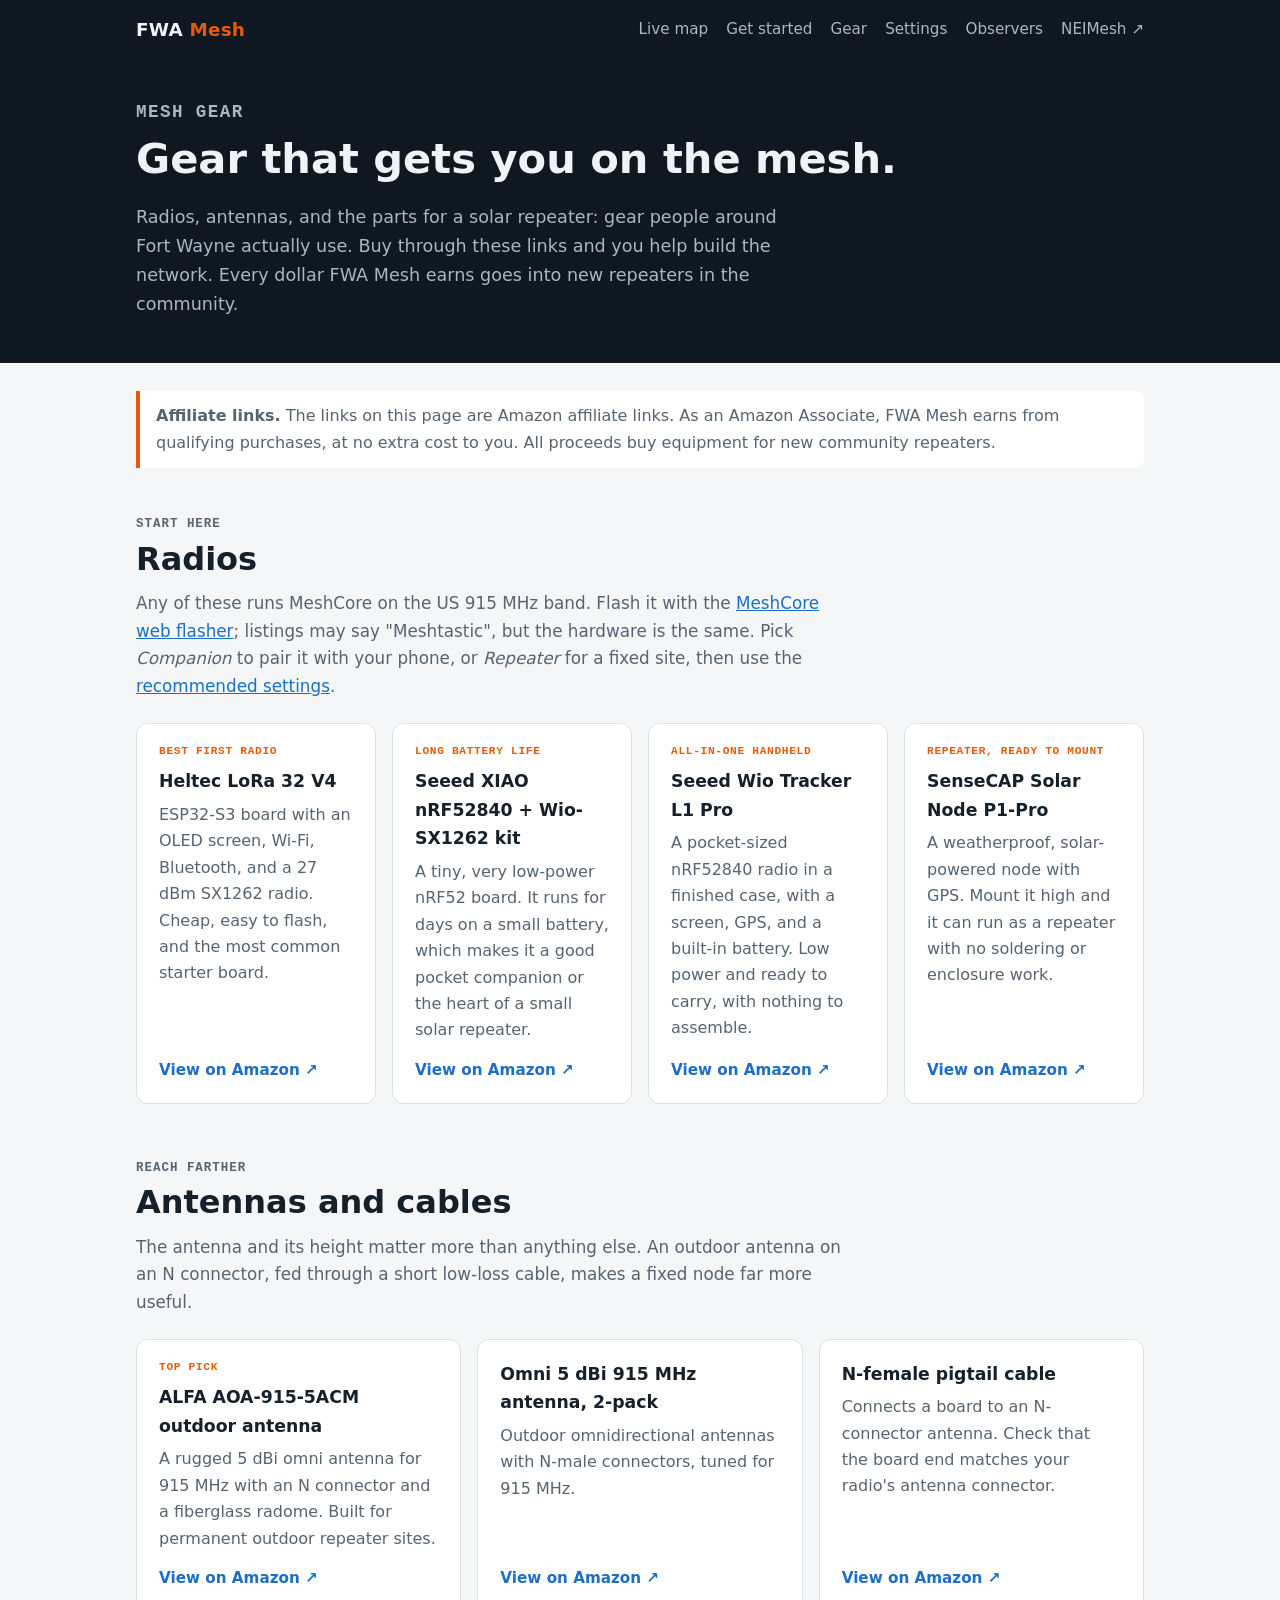
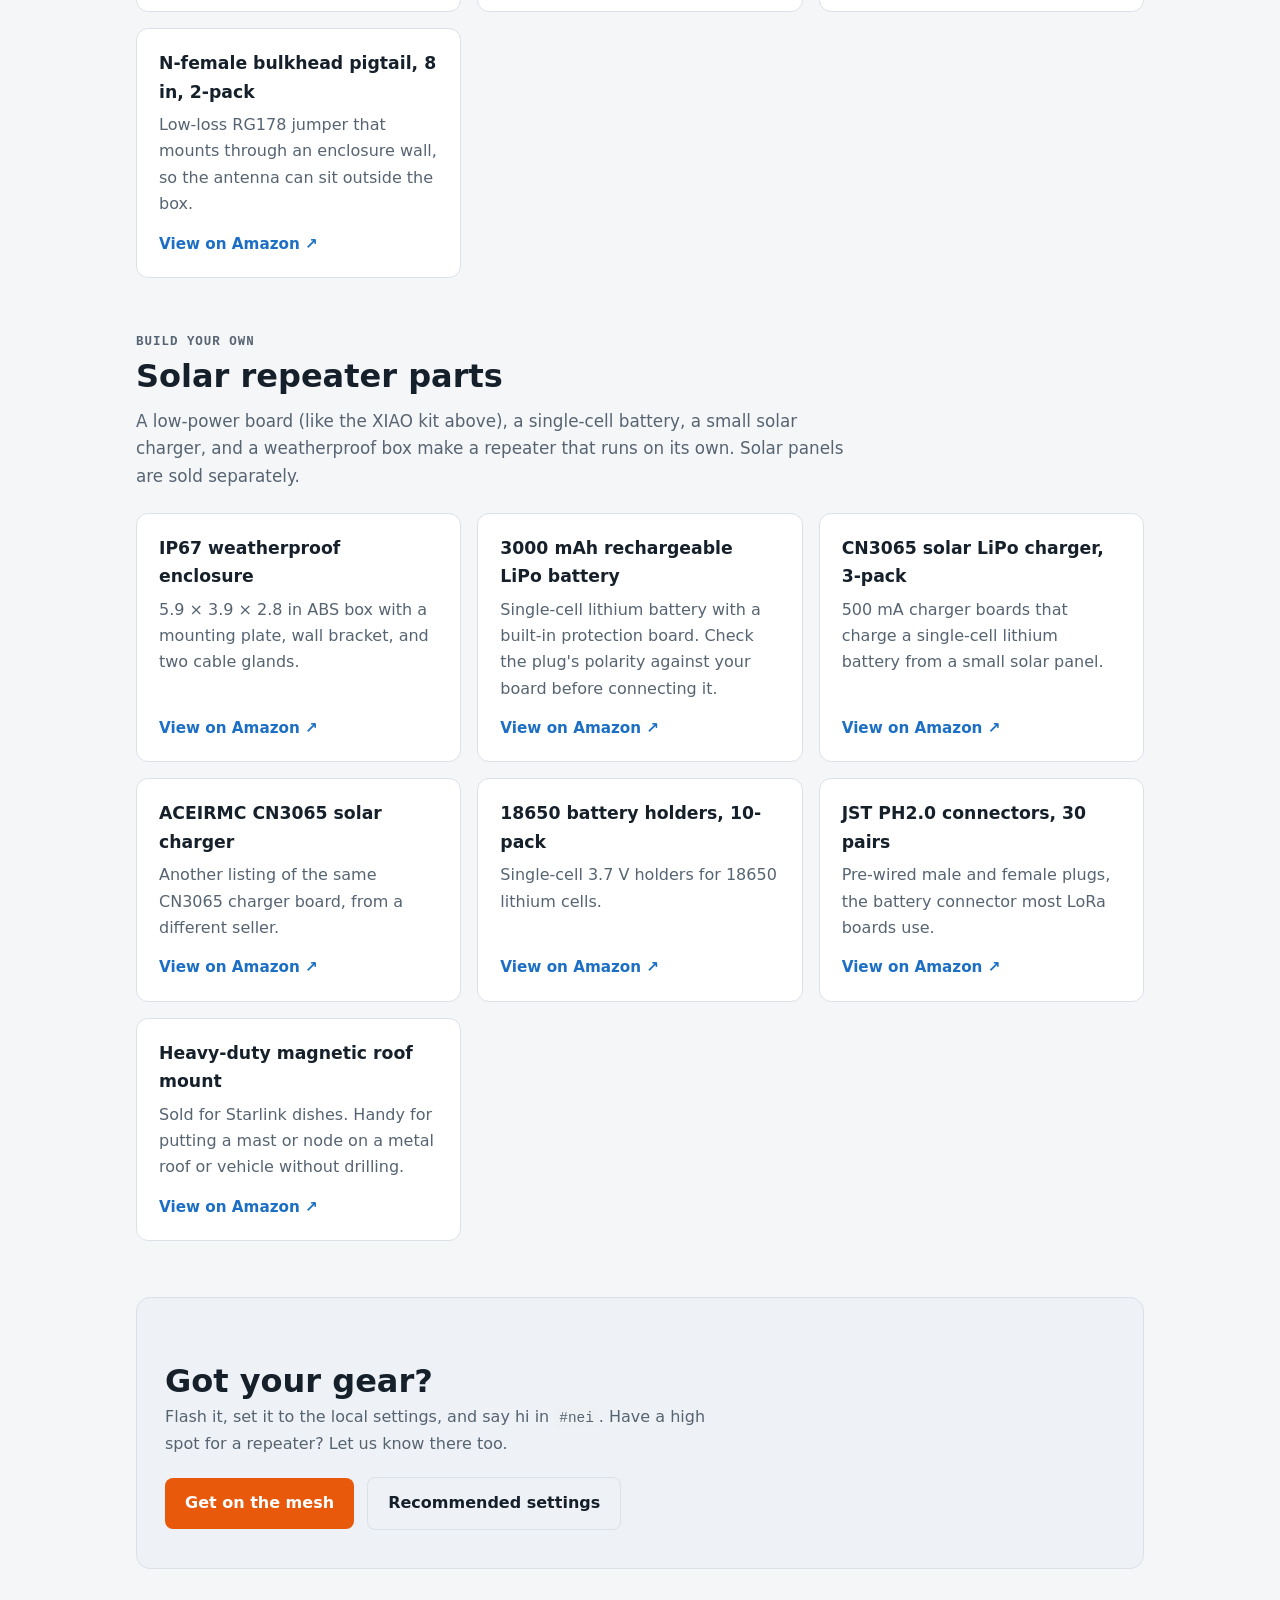
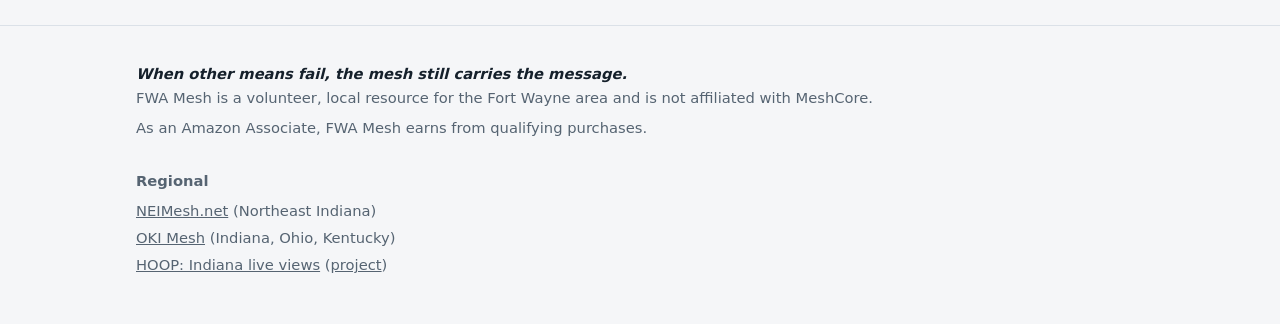
==== landing/gear.html @ 53a94601 "Add mesh gear page with affiliate links - landing/gear.html: radios, antennas and cables, and solar " ====
<!doctype html>
<html lang="en">
<head>
  <meta charset="utf-8">
  <meta name="viewport" content="width=device-width, initial-scale=1">
  <title>Mesh Gear</title>
  <meta name="description" content="Radios, antennas, and solar repeater parts for getting on the Fort Wayne MeshCore mesh. Purchases through these links fund new community repeaters.">
  <link rel="stylesheet" href="style.css">
  <script src="config.js"></script>
</head>
<body>
  <header class="top">
    <div class="wrap">
      <nav>
        <a class="brand" href="./">FWA <span>Mesh</span></a>
        <a data-analyzer="/#/live" href="#">Live map</a>
        <a href="./#get-started">Get started</a>
        <a href="gear.html">Gear</a>
        <a href="./#settings">Settings</a>
        <a href="join.html">Observers</a>
        <a href="https://neimesh.net/">NEIMesh ↗</a>
      </nav>
    </div>
  </header>

  <div class="page-hero">
    <div class="wrap">
      <p class="kicker">Mesh gear</p>
      <h1>Gear that gets you on the mesh.</h1>
      <p>Radios, antennas, and the parts for a solar repeater: gear people around Fort Wayne actually use. Buy through
        these links and you help build the network. Every dollar FWA Mesh earns goes into new repeaters in the
        community.</p>
    </div>
  </div>

  <main class="wrap doc">
    <p class="note disclosure"><strong>Affiliate links.</strong> The links on this page are Amazon affiliate links.
      As an Amazon Associate, FWA Mesh earns from qualifying purchases, at no extra cost to you. All proceeds buy
      equipment for new community repeaters.</p>

    <section class="gear-section">
      <p class="eyebrow">Start here</p>
      <h2>Radios</h2>
      <p class="intro">Any of these runs MeshCore on the US 915 MHz band. Flash it with the
        <a href="https://flasher.meshcore.co.uk/">MeshCore web flasher</a>; listings may say "Meshtastic", but the
        hardware is the same. Pick <em>Companion</em> to pair it with your phone, or <em>Repeater</em> for a fixed
        site, then use the <a href="./#settings">recommended settings</a>.</p>
      <div class="gear-grid radios">
        <a class="gear-card" rel="sponsored noopener" target="_blank" href="https://link.amazon/B0buHOMLl">
          <span class="gear-tag">Best first radio</span>
          <h3>Heltec LoRa 32 V4</h3>
          <p>ESP32-S3 board with an OLED screen, Wi-Fi, Bluetooth, and a 27 dBm SX1262 radio. Cheap, easy to flash, and
            the most common starter board.</p>
          <span class="gear-go">View on Amazon ↗</span>
        </a>
        <a class="gear-card" rel="sponsored noopener" target="_blank" href="https://link.amazon/B00YJ2kSc">
          <span class="gear-tag">Long battery life</span>
          <h3>Seeed XIAO nRF52840 + Wio-SX1262 kit</h3>
          <p>A tiny, very low-power nRF52 board. It runs for days on a small battery, which makes it a good pocket
            companion or the heart of a small solar repeater.</p>
          <span class="gear-go">View on Amazon ↗</span>
        </a>
        <a class="gear-card" rel="sponsored noopener" target="_blank" href="https://link.amazon/B09IRURX2">
          <span class="gear-tag">All-in-one handheld</span>
          <h3>Seeed Wio Tracker L1 Pro</h3>
          <p>A pocket-sized nRF52840 radio in a finished case, with a screen, GPS, and a built-in battery. Low power
            and ready to carry, with nothing to assemble.</p>
          <span class="gear-go">View on Amazon ↗</span>
        </a>
        <a class="gear-card" rel="sponsored noopener" target="_blank" href="https://link.amazon/B0hFkyT6H">
          <span class="gear-tag">Repeater, ready to mount</span>
          <h3>SenseCAP Solar Node P1-Pro</h3>
          <p>A weatherproof, solar-powered node with GPS. Mount it high and it can run as a repeater with no
            soldering or enclosure work.</p>
          <span class="gear-go">View on Amazon ↗</span>
        </a>
      </div>
    </section>

    <section class="gear-section">
      <p class="eyebrow">Reach farther</p>
      <h2>Antennas and cables</h2>
      <p class="intro">The antenna and its height matter more than anything else. An outdoor antenna on an N connector,
        fed through a short low-loss cable, makes a fixed node far more useful.</p>
      <div class="gear-grid">
        <a class="gear-card" rel="sponsored noopener" target="_blank" href="https://link.amazon/B06QqUMrH">
          <span class="gear-tag">Top pick</span>
          <h3>ALFA AOA-915-5ACM outdoor antenna</h3>
          <p>A rugged 5 dBi omni antenna for 915 MHz with an N connector and a fiberglass radome. Built for permanent
            outdoor repeater sites.</p>
          <span class="gear-go">View on Amazon ↗</span>
        </a>
        <a class="gear-card" rel="sponsored noopener" target="_blank" href="https://link.amazon/B0hcKOkw4">
          <h3>Omni 5 dBi 915 MHz antenna, 2-pack</h3>
          <p>Outdoor omnidirectional antennas with N-male connectors, tuned for 915 MHz.</p>
          <span class="gear-go">View on Amazon ↗</span>
        </a>
        <a class="gear-card" rel="sponsored noopener" target="_blank" href="https://link.amazon/B063KdM0m">
          <h3>N-female pigtail cable</h3>
          <p>Connects a board to an N-connector antenna. Check that the board end matches your radio's
            antenna connector.</p>
          <span class="gear-go">View on Amazon ↗</span>
        </a>
        <a class="gear-card" rel="sponsored noopener" target="_blank" href="https://link.amazon/B0baiynty">
          <h3>N-female bulkhead pigtail, 8 in, 2-pack</h3>
          <p>Low-loss RG178 jumper that mounts through an enclosure wall, so the antenna can sit outside the box.</p>
          <span class="gear-go">View on Amazon ↗</span>
        </a>
      </div>
    </section>

    <section class="gear-section">
      <p class="eyebrow">Build your own</p>
      <h2>Solar repeater parts</h2>
      <p class="intro">A low-power board (like the XIAO kit above), a single-cell battery, a small solar charger, and a
        weatherproof box make a repeater that runs on its own. Solar panels are sold separately.</p>
      <div class="gear-grid">
        <a class="gear-card" rel="sponsored noopener" target="_blank" href="https://link.amazon/B0hwA429J">
          <h3>IP67 weatherproof enclosure</h3>
          <p>5.9 × 3.9 × 2.8 in ABS box with a mounting plate, wall bracket, and two cable glands.</p>
          <span class="gear-go">View on Amazon ↗</span>
        </a>
        <a class="gear-card" rel="sponsored noopener" target="_blank" href="https://amzn.to/4iSstXe">
          <h3>3000 mAh rechargeable LiPo battery</h3>
          <p>Single-cell lithium battery with a built-in protection board. Check the plug's polarity against your board
            before connecting it.</p>
          <span class="gear-go">View on Amazon ↗</span>
        </a>
        <a class="gear-card" rel="sponsored noopener" target="_blank" href="https://link.amazon/B09gzzuZY">
          <h3>CN3065 solar LiPo charger, 3-pack</h3>
          <p>500 mA charger boards that charge a single-cell lithium battery from a small solar panel.</p>
          <span class="gear-go">View on Amazon ↗</span>
        </a>
        <a class="gear-card" rel="sponsored noopener" target="_blank" href="https://link.amazon/B0fAMikD5">
          <h3>ACEIRMC CN3065 solar charger</h3>
          <p>Another listing of the same CN3065 charger board, from a different seller.</p>
          <span class="gear-go">View on Amazon ↗</span>
        </a>
        <a class="gear-card" rel="sponsored noopener" target="_blank" href="https://link.amazon/B0cDdkXPb">
          <h3>18650 battery holders, 10-pack</h3>
          <p>Single-cell 3.7 V holders for 18650 lithium cells.</p>
          <span class="gear-go">View on Amazon ↗</span>
        </a>
        <a class="gear-card" rel="sponsored noopener" target="_blank" href="https://link.amazon/B0bZzJtQd">
          <h3>JST PH2.0 connectors, 30 pairs</h3>
          <p>Pre-wired male and female plugs, the battery connector most LoRa boards use.</p>
          <span class="gear-go">View on Amazon ↗</span>
        </a>
        <a class="gear-card" rel="sponsored noopener" target="_blank" href="https://link.amazon/B031F4d15">
          <h3>Heavy-duty magnetic roof mount</h3>
          <p>Sold for Starlink dishes. Handy for putting a mast or node on a metal roof or vehicle without drilling.</p>
          <span class="gear-go">View on Amazon ↗</span>
        </a>
      </div>
    </section>

    <div class="band">
      <div>
        <h2>Got your gear?</h2>
        <p>Flash it, set it to the local settings, and say hi in <code>#nei</code>. Have a high spot for a repeater?
          Let us know there too.</p>
      </div>
      <div>
        <a class="btn primary" href="./#get-started">Get on the mesh</a>
        <a class="btn ghost" href="./#settings">Recommended settings</a>
      </div>
    </div>
  </main>

  <footer>
    <div class="wrap cols">
      <div>
        <div class="motto">When other means fail, the mesh still carries the message.</div>
        <div>FWA Mesh is a volunteer, local resource for the Fort Wayne area and is not affiliated with MeshCore.</div>
        <div style="margin-top:6px">As an Amazon Associate, FWA Mesh earns from qualifying purchases.</div>
      </div>
      <div>
        <strong>Regional</strong>
        <ul>
          <li><a href="https://neimesh.net/">NEIMesh.net</a> (Northeast Indiana)</li>
          <li><a href="https://okimesh.org/">OKI Mesh</a> (Indiana, Ohio, Kentucky)</li>
          <li><a href="https://mutiny19.github.io/hoop/live/">HOOP: Indiana live views</a> (<a href="https://github.com/mutiny19/hoop">project</a>)</li>
        </ul>
      </div>
    </div>
  </footer>
</body>
</html>
---- landing/style.css ----
:root {
  --bg: #f5f6f8; --surface: #ffffff; --surface-2: #eef1f5; --text: #15202b; --muted: #566472;
  --accent: #e8590c; --accent-ink: #ffffff; --link: #1c6fc4; --border: #dbe1e8; --code-bg: #eef1f4;
  --hero-bg: #0f1720; --hero-text: #eef3f8; --hero-muted: #a9b7c4;
  --ring-fwa: #e8590c; --ring-nei: #1c6fc4; --ring-oki: #2f9e44;
}
@media (prefers-color-scheme: dark) {
  :root {
    --bg: #0d1117; --surface: #151b23; --surface-2: #1b232d; --text: #e6ebf0; --muted: #9aa7b4;
    --accent: #ff7a2e; --accent-ink: #111; --link: #5aaeff; --border: #26303b; --code-bg: #1d252f;
    --hero-bg: #0a0f15; --hero-text: #eef3f8; --hero-muted: #a9b7c4;
    --ring-fwa: #ff7a2e; --ring-nei: #5aaeff; --ring-oki: #51cf66;
  }
}
* { box-sizing: border-box; }
[hidden] { display: none !important; }
html { scroll-behavior: smooth; }
body {
  margin: 0; background: var(--bg); color: var(--text);
  font: 16px/1.65 system-ui, -apple-system, "Segoe UI", Roboto, sans-serif;
}
a { color: var(--link); }
.wrap { max-width: 1040px; margin: 0 auto; padding: 0 16px; }

/* Nav */
header.top { background: var(--hero-bg); color: var(--hero-text); }
nav { display: flex; align-items: center; gap: 18px; min-height: 60px; flex-wrap: wrap; }
nav .brand { font-weight: 800; font-size: 1.15rem; color: var(--hero-text); text-decoration: none; margin-right: auto; letter-spacing: .2px; }
nav .brand span { color: var(--accent); }
nav a { color: var(--hero-muted); text-decoration: none; font-size: .95rem; }
nav a:hover { color: var(--hero-text); }

/* Hero */
.hero { background: var(--hero-bg); color: var(--hero-text); padding: 48px 0 56px; }
.kicker { font: 600 .8rem/1.4 ui-monospace, SFMono-Regular, Menlo, Consolas, monospace; letter-spacing: .08em; text-transform: uppercase; color: var(--accent); margin: 0 0 14px; }
.hero h1 { font-size: clamp(2.1rem, 5.5vw, 3.4rem); line-height: 1.08; margin: 0 0 16px; max-width: 760px; }
.hero p.lead { font-size: 1.15rem; color: var(--hero-muted); max-width: 680px; margin: 0 0 26px; }
.hero p.lead strong { color: var(--hero-text); }
.btn { display: inline-block; padding: 12px 20px; border-radius: 8px; font-weight: 650; text-decoration: none; margin: 0 8px 10px 0; }
.btn.primary { background: var(--accent); color: var(--accent-ink); }
.btn.ghost { border: 1px solid #3a4756; color: var(--hero-text); }
.btn.ghost:hover { border-color: var(--hero-muted); }
.stats { display: grid; grid-template-columns: repeat(4, 1fr); gap: 1px; background: #26313d; border: 1px solid #26313d; border-radius: 10px; overflow: hidden; margin-top: 34px; max-width: 720px; }
.stats div { background: #121b25; padding: 14px 16px; }
.stats b { display: block; font-size: 1.5rem; font-variant-numeric: tabular-nums; }
.stats span { font-size: .78rem; color: var(--hero-muted); text-transform: uppercase; letter-spacing: .06em; }
.stats-note { font-size: .8rem; color: var(--hero-muted); margin-top: 8px; }
@media (max-width: 560px) { .stats { grid-template-columns: repeat(2, 1fr); } }

/* Sections */
section { padding: 48px 0 8px; }
.eyebrow { font: 600 .78rem/1.4 ui-monospace, SFMono-Regular, Menlo, Consolas, monospace; letter-spacing: .08em; text-transform: uppercase; color: var(--muted); margin: 0 0 6px; }
h2 { font-size: clamp(1.5rem, 3.2vw, 2rem); line-height: 1.2; margin: 0 0 12px; }
h3 { margin: 0 0 6px; font-size: 1.08rem; }
p.intro { color: var(--muted); max-width: 720px; margin: 0 0 22px; font-size: 1.05rem; }

.grid { display: grid; grid-template-columns: repeat(auto-fit, minmax(240px, 1fr)); gap: 16px; }
.card { background: var(--surface); border: 1px solid var(--border); border-radius: 12px; padding: 22px; }
.card p { margin: 0 0 10px; color: var(--muted); }
.card .more { font-weight: 600; text-decoration: none; }

/* Where we fit: nested rings */
.fit { display: grid; grid-template-columns: minmax(260px, 380px) 1fr; gap: 28px; align-items: center; }
@media (max-width: 760px) { .fit { grid-template-columns: 1fr; } }
.rings { position: relative; aspect-ratio: 1; max-width: 380px; width: 100%; margin: 0 auto; }
.ring { position: absolute; border-radius: 50%; border: 2px solid; display: flex; justify-content: center; }
.ring span { font: 700 .78rem/1.2 ui-monospace, SFMono-Regular, Menlo, Consolas, monospace; letter-spacing: .05em; text-transform: uppercase; margin-top: 7%; text-align: center; }
.ring.oki { inset: 0; border-color: var(--ring-oki); background: color-mix(in srgb, var(--ring-oki) 7%, transparent); }
.ring.oki span { color: var(--ring-oki); }
.ring.nei { inset: 22%; border-color: var(--ring-nei); background: color-mix(in srgb, var(--ring-nei) 9%, transparent); }
.ring.nei span { color: var(--ring-nei); margin-top: 10%; }
.ring.fwa { inset: 40%; border-color: var(--ring-fwa); background: color-mix(in srgb, var(--ring-fwa) 18%, transparent); align-items: center; }
.ring.fwa span { color: var(--ring-fwa); margin: 0; }
.tiers { display: grid; gap: 14px; }
.tier { background: var(--surface); border: 1px solid var(--border); border-left: 5px solid; border-radius: 10px; padding: 16px 18px; }
.tier p { margin: 0; color: var(--muted); }
.tier.fwa { border-left-color: var(--ring-fwa); }
.tier.nei { border-left-color: var(--ring-nei); }
.tier.oki { border-left-color: var(--ring-oki); }
.tier .scope { font-size: .8rem; color: var(--muted); font-family: ui-monospace, SFMono-Regular, Menlo, Consolas, monospace; }

/* Steps */
.steps { counter-reset: s; }
.steps .card { position: relative; padding-top: 52px; }
.steps .card::before { counter-increment: s; content: counter(s, decimal-leading-zero); position: absolute; top: 18px; left: 22px; font: 700 .9rem ui-monospace, SFMono-Regular, Menlo, Consolas, monospace; color: var(--accent); }

/* Settings */
.settings { display: grid; grid-template-columns: repeat(auto-fit, minmax(300px, 1fr)); gap: 16px; }
table { border-collapse: collapse; width: 100%; }
th, td { text-align: left; padding: 8px 0; border-bottom: 1px solid var(--border); vertical-align: top; }
th { color: var(--muted); font-weight: 600; width: 46%; padding-right: 12px; }
tr:last-child th, tr:last-child td { border-bottom: 0; }
code, pre { font-family: ui-monospace, SFMono-Regular, Menlo, Consolas, monospace; font-size: .9em; }
code { background: var(--code-bg); padding: 2px 5px; border-radius: 4px; }
pre { background: var(--code-bg); padding: 12px 14px; border-radius: 8px; overflow-x: auto; border: 1px solid var(--border); margin: 8px 0 0; }
pre code { background: none; padding: 0; }
.chans { list-style: none; padding: 0; margin: 0; }
.chans li { padding: 7px 0; border-bottom: 1px solid var(--border); color: var(--muted); }
.chans li:last-child { border-bottom: 0; }
.chans code { color: var(--text); font-weight: 600; }
.note { border-left: 4px solid var(--accent); background: var(--surface); padding: 12px 16px; border-radius: 0 8px 8px 0; color: var(--muted); margin: 18px 0 0; }

/* Join CTA band */
.band { background: var(--surface-2); border: 1px solid var(--border); border-radius: 14px; padding: 28px; display: flex; gap: 20px; align-items: center; justify-content: space-between; flex-wrap: wrap; margin-top: 48px; }
.band h2 { margin: 0 0 4px; }
.band p { margin: 0; color: var(--muted); max-width: 560px; }
.band .btn.ghost { color: var(--text); border-color: var(--border); }

/* Simple page hero for sub-pages */
.page-hero { background: var(--hero-bg); color: var(--hero-text); padding: 40px 0 44px; }
.page-hero h1 { font-size: clamp(1.9rem, 4.5vw, 2.6rem); margin: 0 0 10px; }
.page-hero p { color: var(--hero-muted); max-width: 680px; margin: 0; font-size: 1.1rem; }
main.doc h2 { margin-top: 36px; }
main.doc ol li, main.doc ul li { margin-bottom: 8px; }
main.doc table { background: var(--surface); border: 1px solid var(--border); border-radius: 8px; }
main.doc th, main.doc td { padding: 9px 14px; }

footer { color: var(--muted); font-size: .92rem; padding: 36px 0 44px; border-top: 1px solid var(--border); margin-top: 56px; }
footer .cols { display: flex; flex-wrap: wrap; gap: 28px; justify-content: space-between; }
footer .motto { font-weight: 700; color: var(--text); font-style: italic; }
footer a { color: var(--muted); }
footer ul { list-style: none; padding: 0; margin: 6px 0 0; }
footer li { margin: 3px 0; }

/* Busiest channels (in the hero, under the live stats) */
.hero-chans { max-width: 1008px; margin-top: 22px; background: #121b25; border: 1px solid #26313d; border-radius: 10px; padding: 16px 18px 12px; }
.hero-chans h2 { font-size: .78rem; text-transform: uppercase; letter-spacing: .06em; color: var(--hero-muted); margin: 0 0 4px; font-weight: 600; }
.hero-chans h2 > span { float: right; text-transform: none; letter-spacing: 0; }
.hero-chans code { background: #1d2733; color: var(--hero-text); }
.hero-chans .stats-note { margin: 10px 0 0; }
.chan-cols { display: grid; grid-template-columns: 1fr 1fr; gap: 10px 32px; }
@media (max-width: 760px) { .chan-cols { grid-template-columns: 1fr; } .chan-cols > div + div { border-top: 1px solid #26313d; padding-top: 12px; } }
.chan-empty { color: var(--hero-muted); font-size: .9rem; }
.chan-empty::before { content: none !important; }
.chan-rank { list-style: none; margin: 0; padding: 0; counter-reset: c; }
.chan-rank li { counter-increment: c; display: grid; grid-template-columns: 1.6em minmax(6em, 9.5em) 1fr; grid-template-areas: "n name bar" "n meta meta"; column-gap: 12px; align-items: center; padding: 8px 0; border-bottom: 1px solid #26313d; }
.chan-rank li:last-child { border-bottom: 0; }
.chan-rank li::before { content: counter(c); grid-area: n; font: 700 .85rem ui-monospace, SFMono-Regular, Menlo, Consolas, monospace; color: var(--accent); }
.chan-name { grid-area: name; font: 700 1rem ui-monospace, SFMono-Regular, Menlo, Consolas, monospace; text-decoration: none; color: var(--hero-text); }
.chan-name:hover { color: var(--accent); }
.chan-new { grid-area: name; justify-self: end; font-size: .68rem; font-weight: 700; text-transform: uppercase; letter-spacing: .05em; background: var(--accent); color: var(--accent-ink); border-radius: 4px; padding: 1px 6px; }
.chan-bar { grid-area: bar; height: 7px; background: #1d2733; border-radius: 4px; overflow: hidden; }
.chan-bar i { display: block; height: 100%; background: var(--accent); border-radius: 4px; }
.chan-meta { grid-area: meta; font-size: .82rem; color: var(--hero-muted); }
.chan-meta b { color: var(--hero-text); font-variant-numeric: tabular-nums; }

/* Gear page */
.disclosure { margin: 28px 0 0; }
main.doc .gear-section h2 { margin-top: 0; }
.gear-grid { display: grid; grid-template-columns: repeat(auto-fill, minmax(280px, 1fr)); gap: 16px; }
.gear-card { display: flex; flex-direction: column; background: var(--surface); border: 1px solid var(--border); border-radius: 12px; padding: 20px 22px; text-decoration: none; color: var(--text); transition: border-color .15s, transform .15s; }
.gear-card:hover { border-color: var(--accent); transform: translateY(-2px); }
.gear-card:focus-visible { outline: 2px solid var(--accent); outline-offset: 2px; }
.gear-card h3 { margin: 0 0 6px; }
.gear-card p { margin: 0 0 14px; color: var(--muted); flex: 1; }
.gear-tag { align-self: flex-start; font: 700 .7rem/1.4 ui-monospace, SFMono-Regular, Menlo, Consolas, monospace; letter-spacing: .06em; text-transform: uppercase; color: var(--accent); margin-bottom: 8px; }
.gear-go { font-weight: 650; color: var(--link); font-size: .95rem; }
.gear-grid.radios { grid-template-columns: repeat(auto-fill, minmax(220px, 1fr)); }
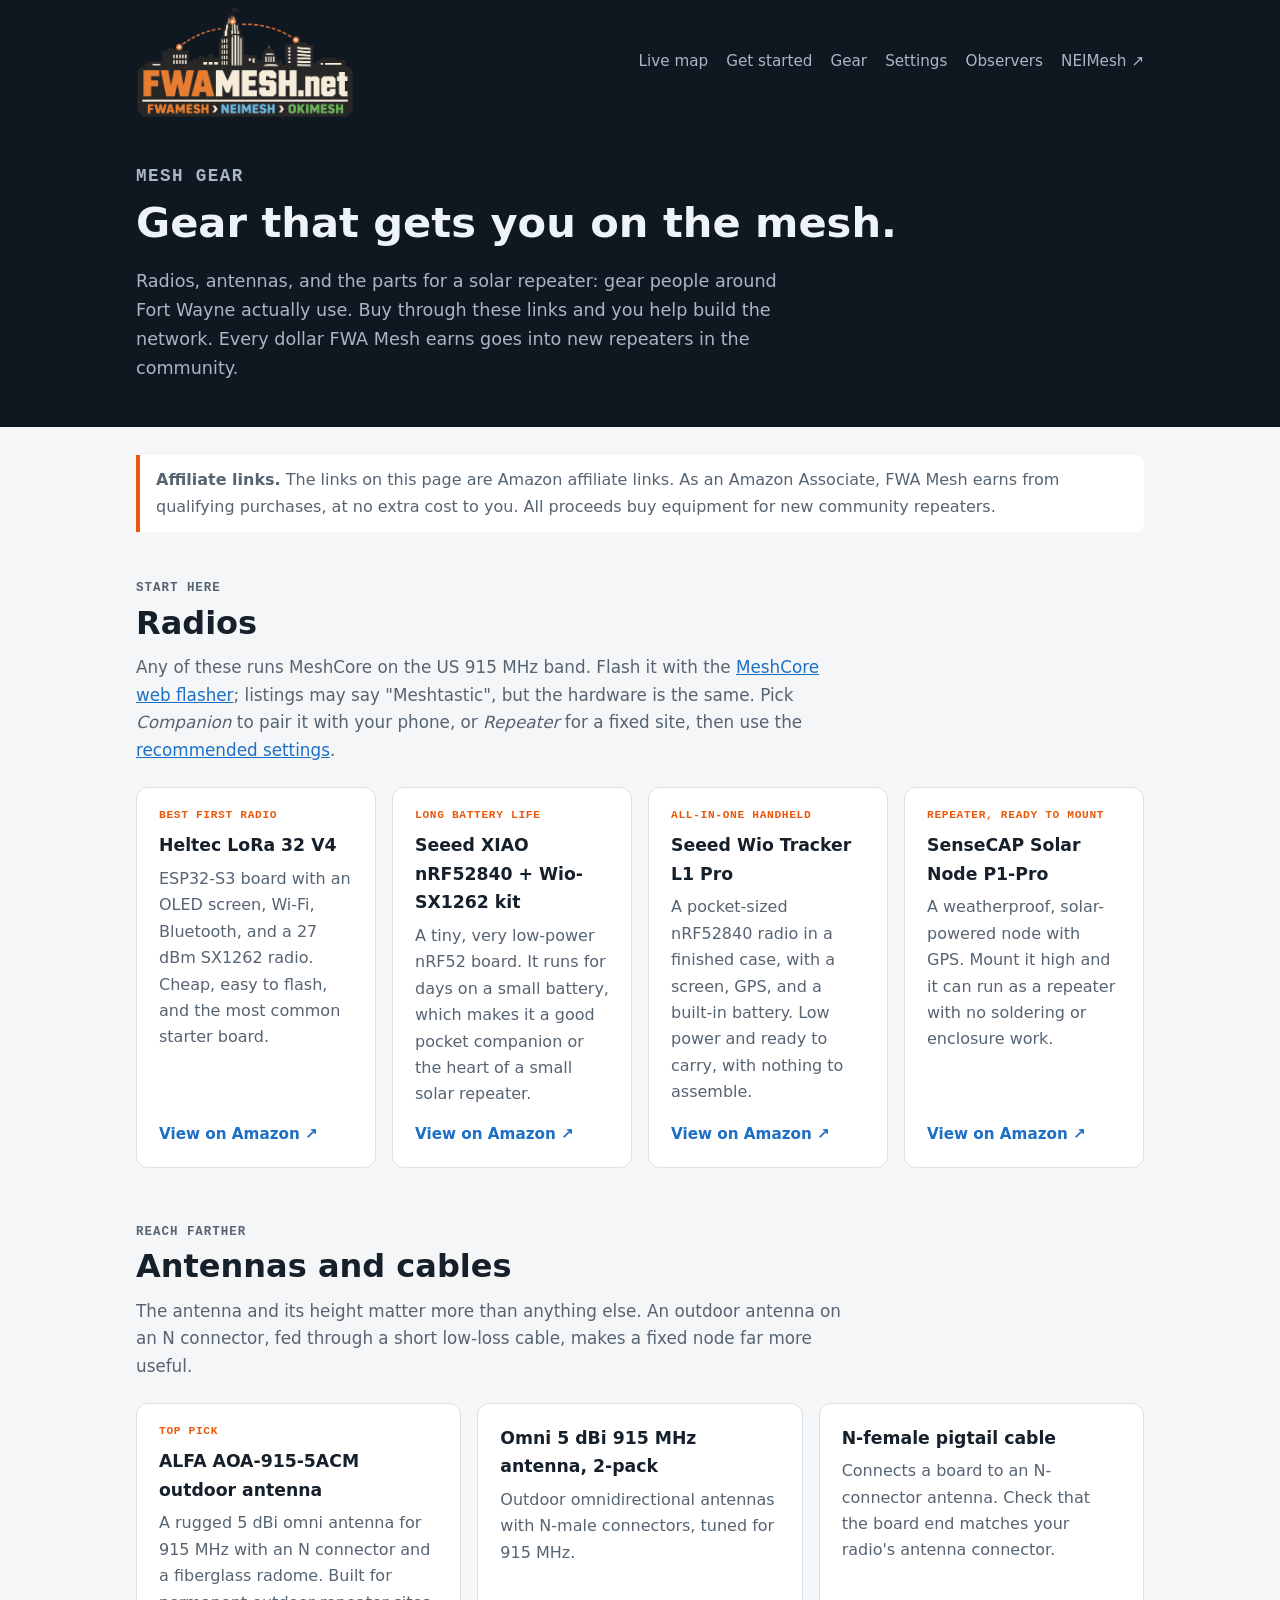
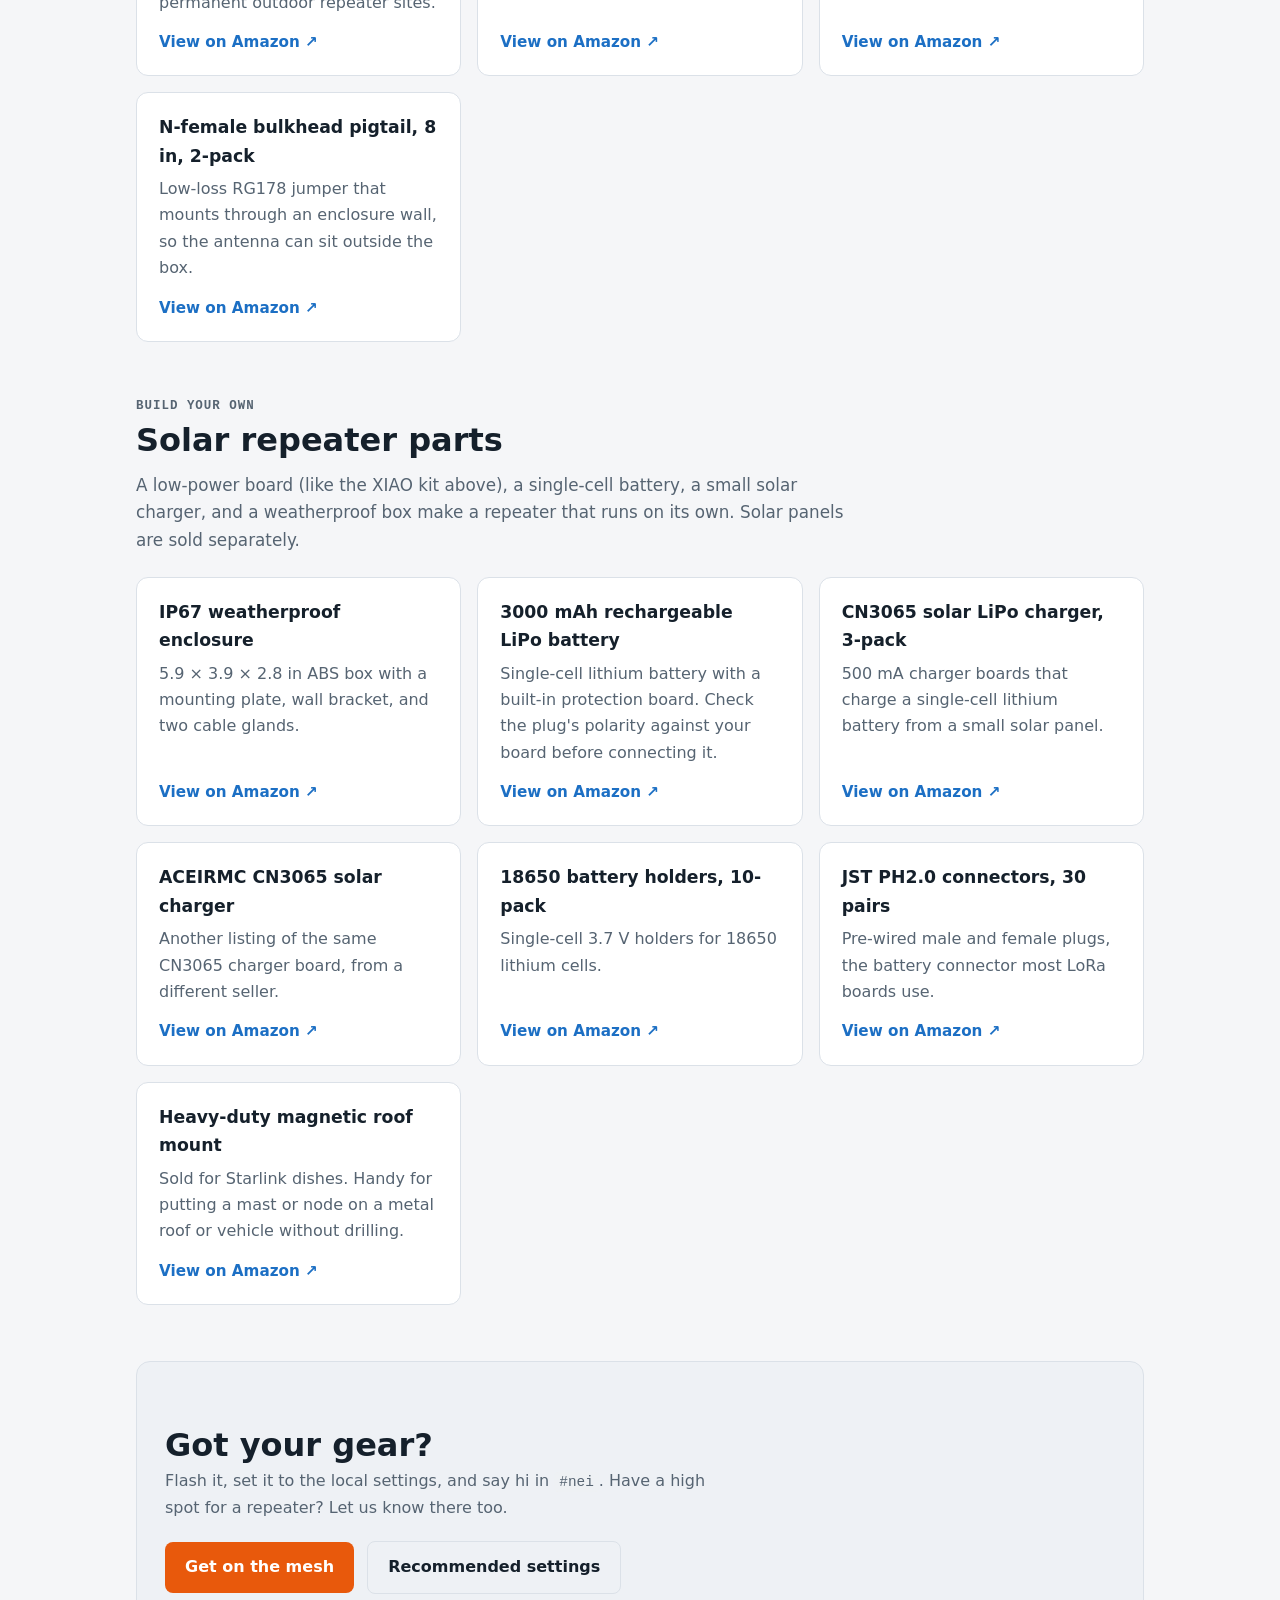
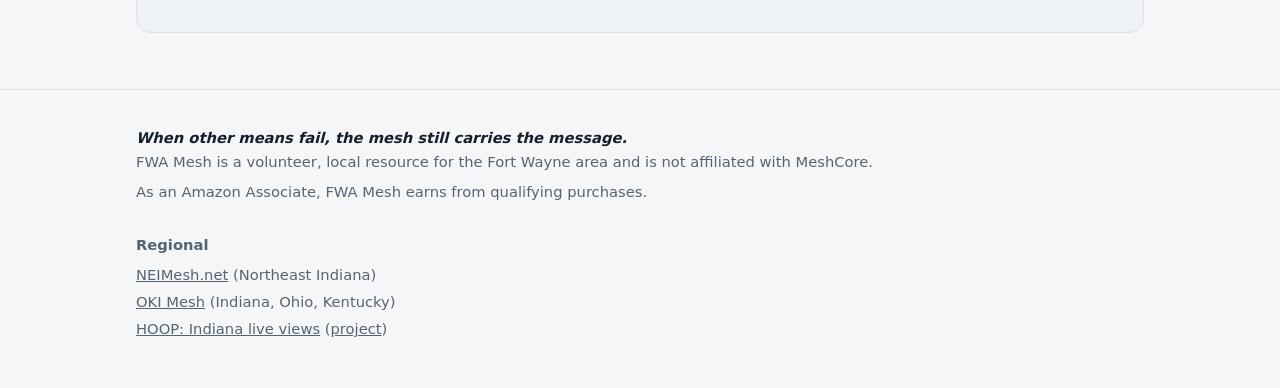
==== commit 05b6215e: "Add logo, Hamfest announcement, and cache headers - FWAMESH.net logo (transparent PNG) in the nav on" ====
--- a/landing/gear.html
+++ b/landing/gear.html
@@ -5,14 +5,27 @@
   <meta name="viewport" content="width=device-width, initial-scale=1">
   <title>Mesh Gear</title>
   <meta name="description" content="Radios, antennas, and solar repeater parts for getting on the Fort Wayne MeshCore mesh. Purchases through these links fund new community repeaters.">
-  <link rel="stylesheet" href="style.css">
+  <link rel="icon" type="image/png" href="img/favicon-32.png">
+  <link rel="apple-touch-icon" href="img/apple-touch-icon.png">
+  <meta property="og:type" content="website">
+  <meta property="og:site_name" content="FWA Mesh">
+  <meta property="og:title" content="Mesh Gear">
+  <meta property="og:description" content="Radios, antennas, and solar repeater parts for getting on the Fort Wayne MeshCore mesh. Purchases through these links fund new community repeaters.">
+  <meta property="og:url" content="https://fwamesh.net/gear.html">
+  <meta property="og:image" content="https://fwamesh.net/img/og-image.png">
+  <meta property="og:image:width" content="1200">
+  <meta property="og:image:height" content="630">
+  <meta property="og:image:alt" content="FWAMESH.net logo: the Fort Wayne skyline linked by mesh nodes, with FWAMESH, NEIMESH, OKIMESH">
+  <meta name="twitter:card" content="summary_large_image">
+  <link rel="stylesheet" href="style.css?v=20261120140321">
   <script src="config.js"></script>
+  <script src="announce.js?v=20261120140303" defer></script>
 </head>
 <body>
   <header class="top">
     <div class="wrap">
       <nav>
-        <a class="brand" href="./">FWA <span>Mesh</span></a>
+        <a class="brand" href="./"><img src="img/fwamesh-logo-960.png" width="218" height="112" alt="FWA Mesh home"></a>
         <a data-analyzer="/#/live" href="#">Live map</a>
         <a href="./#get-started">Get started</a>
         <a href="gear.html">Gear</a>
--- a/landing/style.css
+++ b/landing/style.css
@@ -156,3 +156,37 @@
 .gear-tag { align-self: flex-start; font: 700 .7rem/1.4 ui-monospace, SFMono-Regular, Menlo, Consolas, monospace; letter-spacing: .06em; text-transform: uppercase; color: var(--accent); margin-bottom: 8px; }
 .gear-go { font-weight: 650; color: var(--link); font-size: .95rem; }
 .gear-grid.radios { grid-template-columns: repeat(auto-fill, minmax(220px, 1fr)); }
+
+/* Logo in the nav */
+nav .brand { display: flex; align-items: center; padding: 6px 0; }
+nav .brand img { display: block; height: 112px; width: auto; }
+@media (max-width: 560px) { nav { gap: 6px 18px; padding-bottom: 10px; } nav .brand { flex-basis: 100%; } nav .brand img { height: 88px; } }
+
+/* Event announcement (announce.js) */
+.event-bar { background: var(--accent); color: var(--accent-ink); font-size: .92rem; }
+.event-bar .wrap { display: flex; align-items: center; gap: 10px; padding-top: 7px; padding-bottom: 7px; }
+.event-bar-text { min-width: 0; }
+@media (max-width: 560px) { .event-bar { font-size: .85rem; } .event-bar-venue { display: none; } }
+.event-dot { flex: none; width: 8px; height: 8px; border-radius: 50%; background: currentColor; animation: event-pulse 1.6s ease-in-out infinite; }
+@keyframes event-pulse { 50% { opacity: .3; } }
+.event-bar-btn { margin-left: auto; font: inherit; font-weight: 700; background: none; border: 1px solid currentColor; color: inherit; border-radius: 6px; padding: 3px 12px; cursor: pointer; }
+.event-bar-btn:hover { background: rgba(0,0,0,.12); }
+html.event-open { overflow: hidden; }
+.event-modal { position: fixed; inset: 0; z-index: 1000; display: grid; place-items: center; padding: 16px; }
+.event-backdrop { position: absolute; inset: 0; background: rgba(5, 9, 14, .72); }
+.event-card { position: relative; width: min(560px, 100%); max-height: calc(100vh - 32px); overflow-y: auto; background: var(--hero-bg); color: var(--hero-text); border: 1px solid #26313d; border-top: 4px solid var(--accent); border-radius: 14px; padding: 28px 26px 22px; box-shadow: 0 24px 60px rgba(0,0,0,.45); animation: event-in .2s ease-out; }
+@keyframes event-in { from { transform: translateY(10px); } }
+.event-card h2 { margin: 0 0 10px; padding-right: 28px; }
+.event-card p { color: var(--hero-muted); margin: 0 0 16px; }
+.event-card .kicker { color: var(--accent); margin-bottom: 10px; }
+.event-card a:not(.btn) { color: var(--hero-text); }
+.event-x { position: absolute; top: 12px; right: 14px; font-size: 1.6rem; line-height: 1; background: none; border: 0; color: var(--hero-muted); cursor: pointer; padding: 4px 8px; border-radius: 6px; }
+.event-x:hover { color: var(--hero-text); background: #1d2733; }
+.event-facts { margin: 0 0 20px; display: grid; gap: 10px; background: #121b25; border: 1px solid #26313d; border-radius: 10px; padding: 14px 16px; }
+.event-facts div { display: grid; grid-template-columns: 5.5em 1fr; gap: 10px; }
+.event-facts dt { color: var(--accent); font: 700 .78rem/1.6 ui-monospace, SFMono-Regular, Menlo, Consolas, monospace; text-transform: uppercase; letter-spacing: .06em; }
+.event-facts dd { margin: 0; }
+.event-actions { display: flex; flex-wrap: wrap; }
+.event-actions .btn { font: inherit; font-weight: 650; cursor: pointer; background-color: transparent; }
+.event-actions .btn.primary { background: var(--accent); }
+@media (prefers-reduced-motion: reduce) { .event-dot, .event-card { animation: none; } }
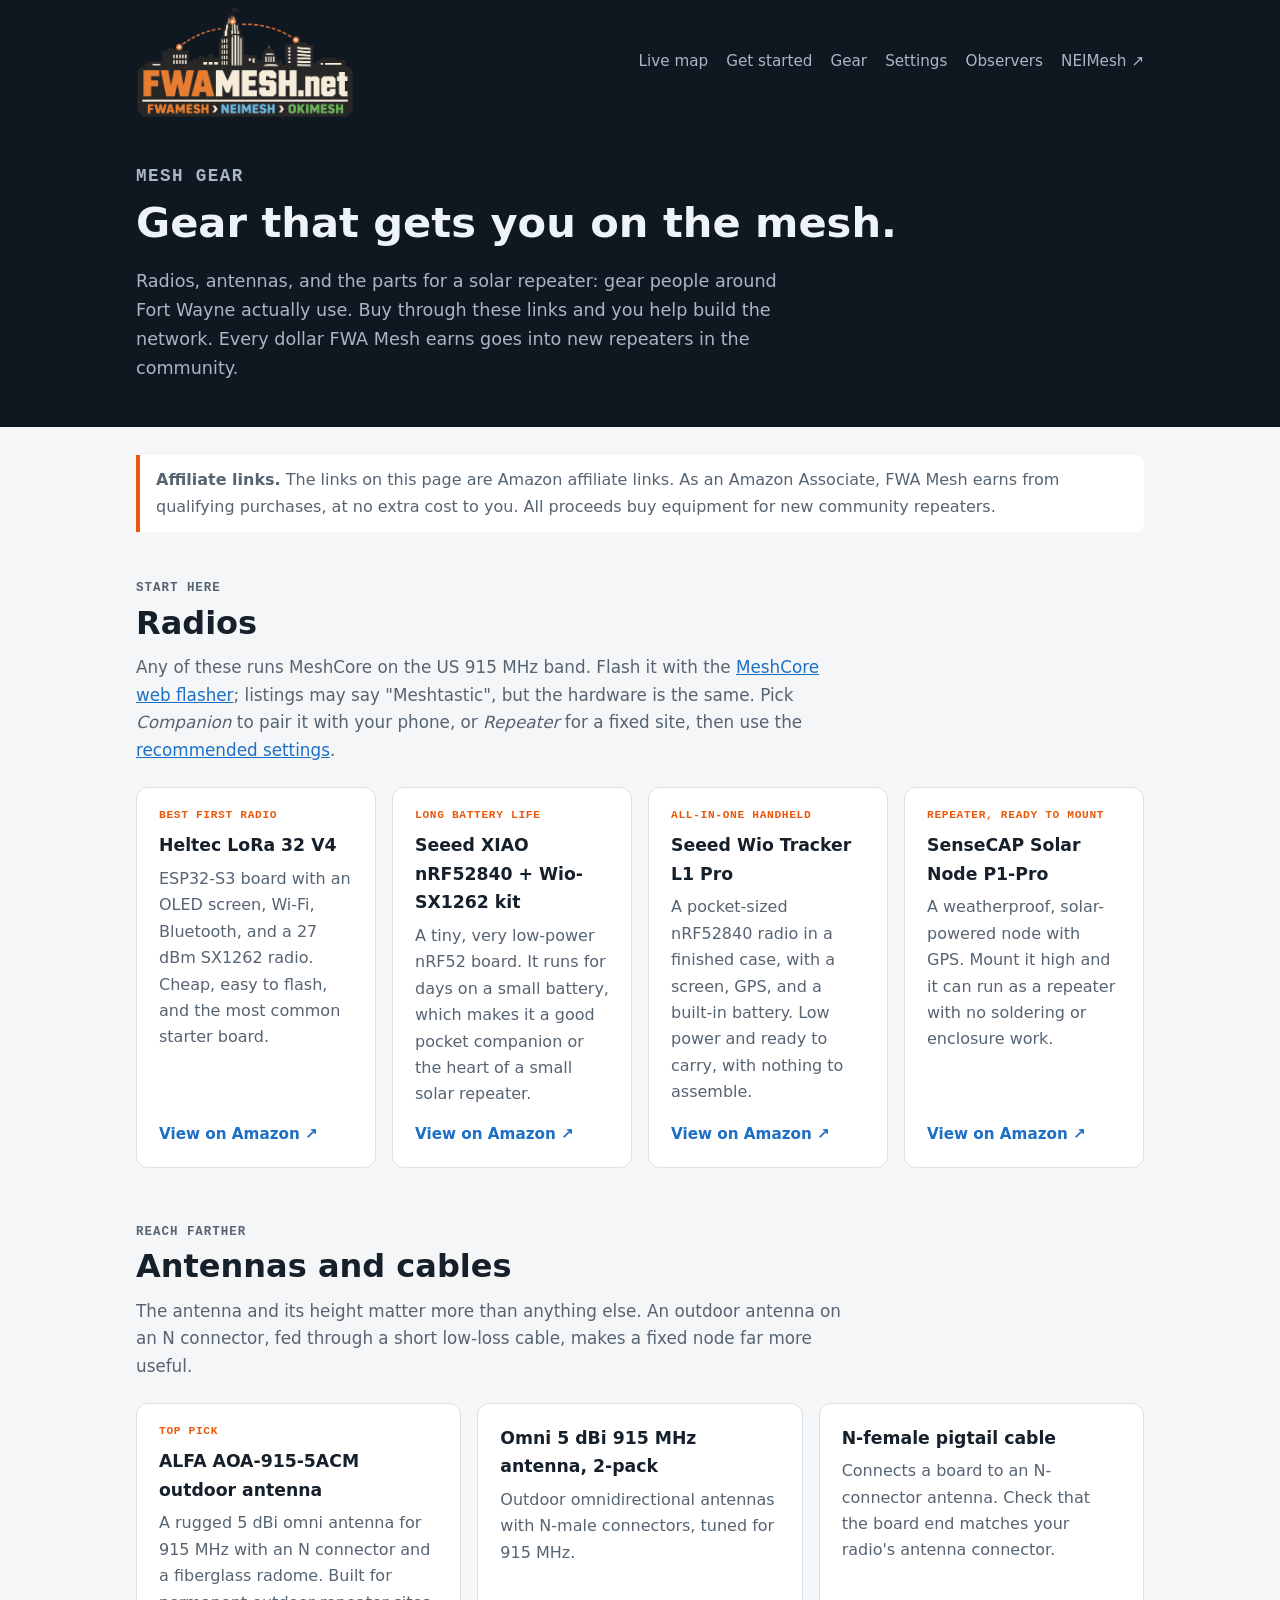
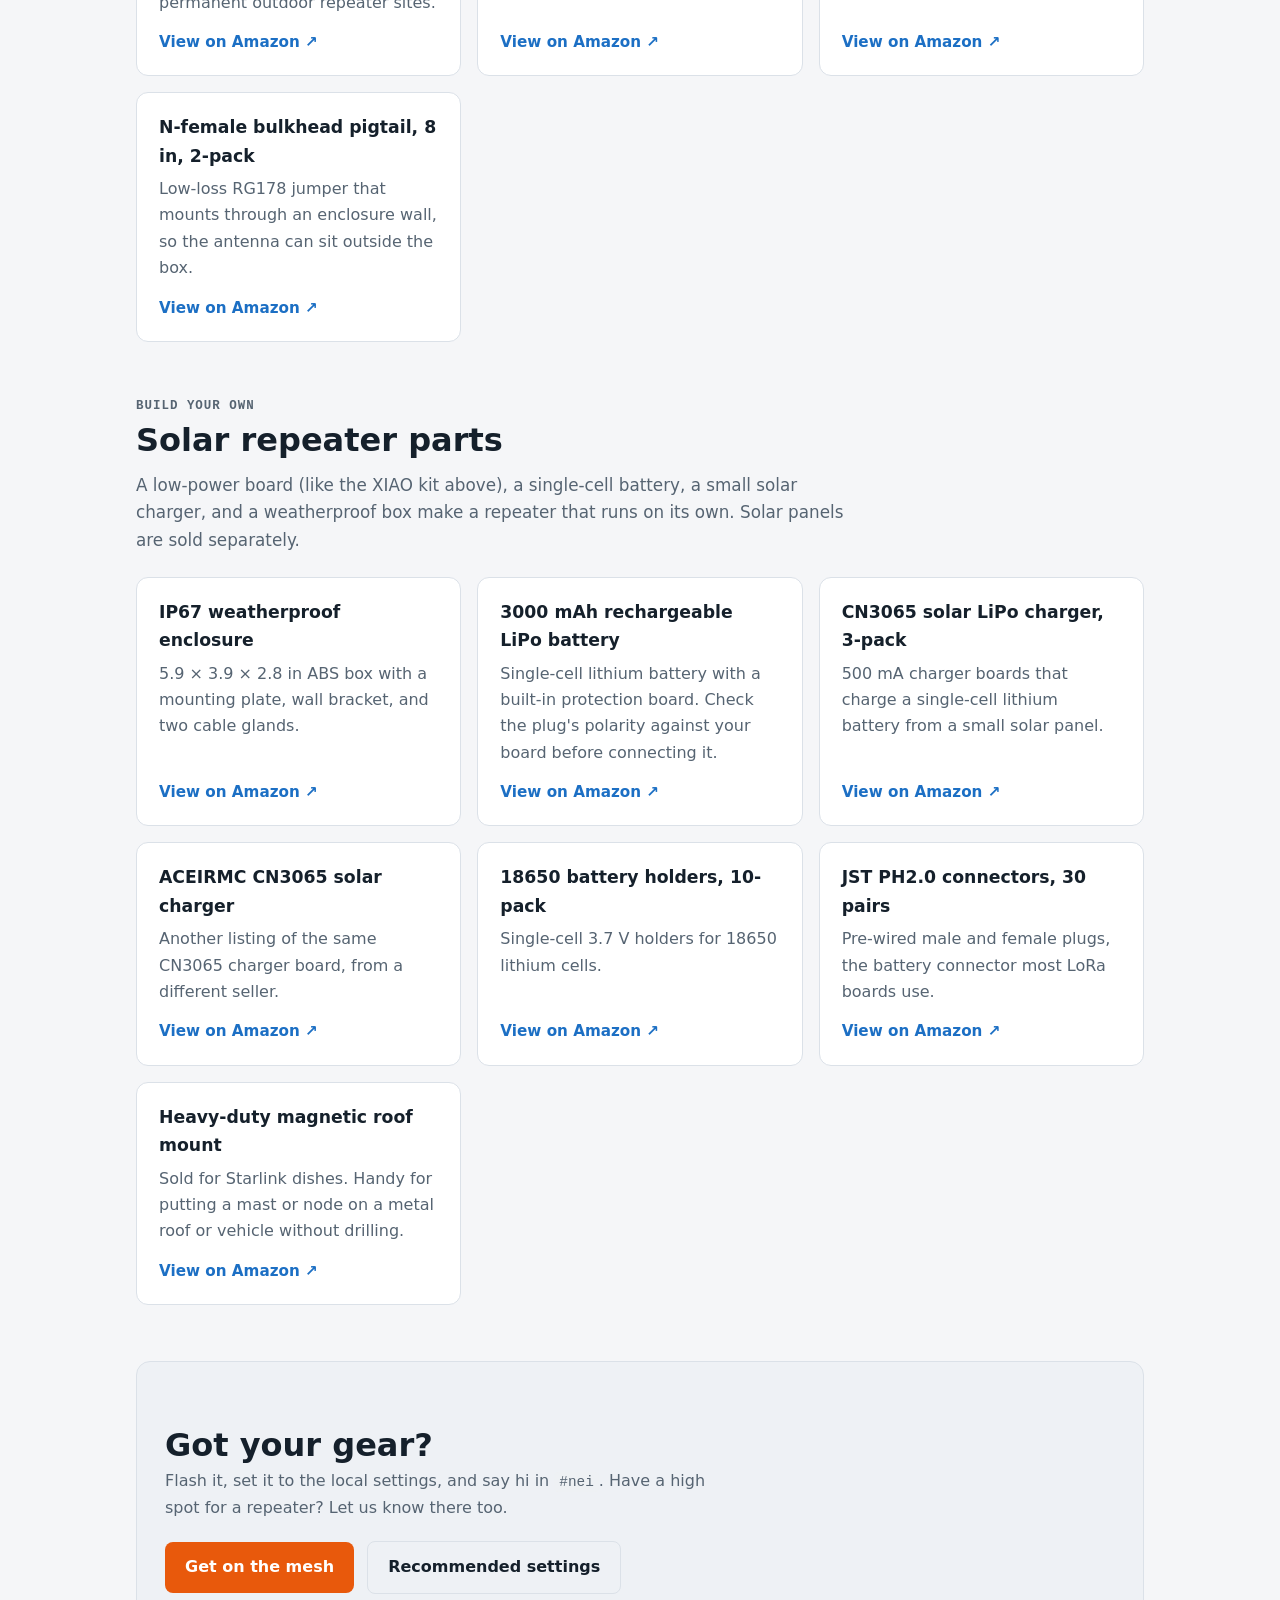
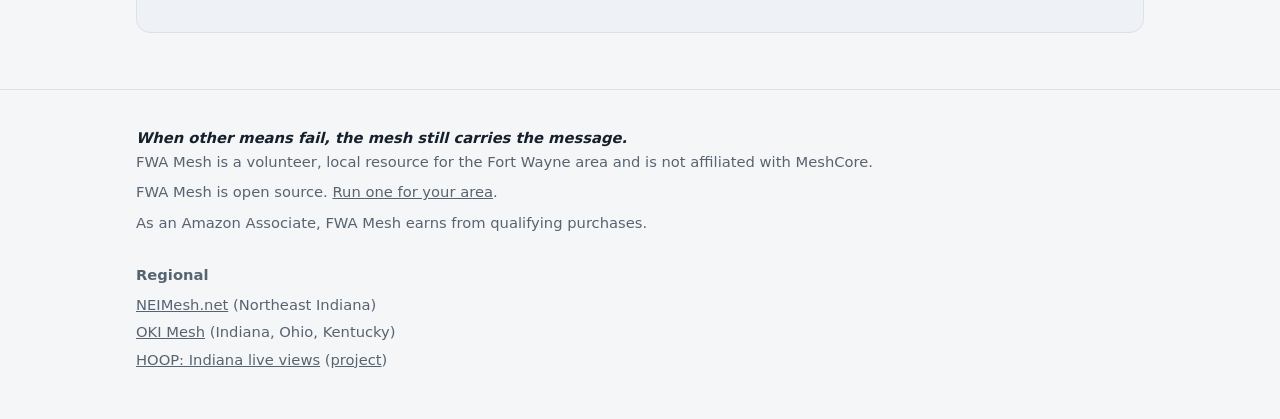
==== commit ed43b857: "Invite other areas to run their own copy - Home page "Run one for your area" section: fork, customiz" ====
--- a/landing/gear.html
+++ b/landing/gear.html
@@ -17,16 +17,17 @@
   <meta property="og:image:height" content="630">
   <meta property="og:image:alt" content="FWAMESH.net logo: the Fort Wayne skyline linked by mesh nodes, with FWAMESH, NEIMESH, OKIMESH">
   <meta name="twitter:card" content="summary_large_image">
-  <link rel="stylesheet" href="style.css?v=20261120140321">
+  <link rel="stylesheet" href="style.css?v=20261120151956">
   <script src="config.js"></script>
-  <script src="announce.js?v=20261120140303" defer></script>
+  <script defer src="/u/script.js" data-website-id="f075c9b5-c4b7-4cef-b8c3-381d0124e26e" data-host-url="/u" data-domains="fwamesh.net,www.fwamesh.net"></script>
+  <script src="announce.js?v=20261120141215" defer></script>
 </head>
 <body>
   <header class="top">
     <div class="wrap">
       <nav>
         <a class="brand" href="./"><img src="img/fwamesh-logo-960.png" width="218" height="112" alt="FWA Mesh home"></a>
-        <a data-analyzer="/#/live" href="#">Live map</a>
+        <a data-umami-event="Open analyzer" data-umami-event-page="/#/live" data-analyzer="/#/live" href="#">Live map</a>
         <a href="./#get-started">Get started</a>
         <a href="gear.html">Gear</a>
         <a href="./#settings">Settings</a>
@@ -59,28 +60,28 @@
         hardware is the same. Pick <em>Companion</em> to pair it with your phone, or <em>Repeater</em> for a fixed
         site, then use the <a href="./#settings">recommended settings</a>.</p>
       <div class="gear-grid radios">
-        <a class="gear-card" rel="sponsored noopener" target="_blank" href="https://link.amazon/B0buHOMLl">
+        <a class="gear-card" data-umami-event="Gear click" data-umami-event-item="Heltec LoRa 32 V4" rel="sponsored noopener" target="_blank" href="https://link.amazon/B0buHOMLl">
           <span class="gear-tag">Best first radio</span>
           <h3>Heltec LoRa 32 V4</h3>
           <p>ESP32-S3 board with an OLED screen, Wi-Fi, Bluetooth, and a 27 dBm SX1262 radio. Cheap, easy to flash, and
             the most common starter board.</p>
           <span class="gear-go">View on Amazon ↗</span>
         </a>
-        <a class="gear-card" rel="sponsored noopener" target="_blank" href="https://link.amazon/B00YJ2kSc">
+        <a class="gear-card" data-umami-event="Gear click" data-umami-event-item="Seeed XIAO nRF52840 + Wio-SX1262 kit" rel="sponsored noopener" target="_blank" href="https://link.amazon/B00YJ2kSc">
           <span class="gear-tag">Long battery life</span>
           <h3>Seeed XIAO nRF52840 + Wio-SX1262 kit</h3>
           <p>A tiny, very low-power nRF52 board. It runs for days on a small battery, which makes it a good pocket
             companion or the heart of a small solar repeater.</p>
           <span class="gear-go">View on Amazon ↗</span>
         </a>
-        <a class="gear-card" rel="sponsored noopener" target="_blank" href="https://link.amazon/B09IRURX2">
+        <a class="gear-card" data-umami-event="Gear click" data-umami-event-item="Seeed Wio Tracker L1 Pro" rel="sponsored noopener" target="_blank" href="https://link.amazon/B09IRURX2">
           <span class="gear-tag">All-in-one handheld</span>
           <h3>Seeed Wio Tracker L1 Pro</h3>
           <p>A pocket-sized nRF52840 radio in a finished case, with a screen, GPS, and a built-in battery. Low power
             and ready to carry, with nothing to assemble.</p>
           <span class="gear-go">View on Amazon ↗</span>
         </a>
-        <a class="gear-card" rel="sponsored noopener" target="_blank" href="https://link.amazon/B0hFkyT6H">
+        <a class="gear-card" data-umami-event="Gear click" data-umami-event-item="SenseCAP Solar Node P1-Pro" rel="sponsored noopener" target="_blank" href="https://link.amazon/B0hFkyT6H">
           <span class="gear-tag">Repeater, ready to mount</span>
           <h3>SenseCAP Solar Node P1-Pro</h3>
           <p>A weatherproof, solar-powered node with GPS. Mount it high and it can run as a repeater with no
@@ -96,25 +97,25 @@
       <p class="intro">The antenna and its height matter more than anything else. An outdoor antenna on an N connector,
         fed through a short low-loss cable, makes a fixed node far more useful.</p>
       <div class="gear-grid">
-        <a class="gear-card" rel="sponsored noopener" target="_blank" href="https://link.amazon/B06QqUMrH">
+        <a class="gear-card" data-umami-event="Gear click" data-umami-event-item="ALFA AOA-915-5ACM outdoor antenna" rel="sponsored noopener" target="_blank" href="https://link.amazon/B06QqUMrH">
           <span class="gear-tag">Top pick</span>
           <h3>ALFA AOA-915-5ACM outdoor antenna</h3>
           <p>A rugged 5 dBi omni antenna for 915 MHz with an N connector and a fiberglass radome. Built for permanent
             outdoor repeater sites.</p>
           <span class="gear-go">View on Amazon ↗</span>
         </a>
-        <a class="gear-card" rel="sponsored noopener" target="_blank" href="https://link.amazon/B0hcKOkw4">
+        <a class="gear-card" data-umami-event="Gear click" data-umami-event-item="Omni 5 dBi 915 MHz antenna, 2-pack" rel="sponsored noopener" target="_blank" href="https://link.amazon/B0hcKOkw4">
           <h3>Omni 5 dBi 915 MHz antenna, 2-pack</h3>
           <p>Outdoor omnidirectional antennas with N-male connectors, tuned for 915 MHz.</p>
           <span class="gear-go">View on Amazon ↗</span>
         </a>
-        <a class="gear-card" rel="sponsored noopener" target="_blank" href="https://link.amazon/B063KdM0m">
+        <a class="gear-card" data-umami-event="Gear click" data-umami-event-item="N-female pigtail cable" rel="sponsored noopener" target="_blank" href="https://link.amazon/B063KdM0m">
           <h3>N-female pigtail cable</h3>
           <p>Connects a board to an N-connector antenna. Check that the board end matches your radio's
             antenna connector.</p>
           <span class="gear-go">View on Amazon ↗</span>
         </a>
-        <a class="gear-card" rel="sponsored noopener" target="_blank" href="https://link.amazon/B0baiynty">
+        <a class="gear-card" data-umami-event="Gear click" data-umami-event-item="N-female bulkhead pigtail, 8 in, 2-pack" rel="sponsored noopener" target="_blank" href="https://link.amazon/B0baiynty">
           <h3>N-female bulkhead pigtail, 8 in, 2-pack</h3>
           <p>Low-loss RG178 jumper that mounts through an enclosure wall, so the antenna can sit outside the box.</p>
           <span class="gear-go">View on Amazon ↗</span>
@@ -128,38 +129,38 @@
       <p class="intro">A low-power board (like the XIAO kit above), a single-cell battery, a small solar charger, and a
         weatherproof box make a repeater that runs on its own. Solar panels are sold separately.</p>
       <div class="gear-grid">
-        <a class="gear-card" rel="sponsored noopener" target="_blank" href="https://link.amazon/B0hwA429J">
+        <a class="gear-card" data-umami-event="Gear click" data-umami-event-item="IP67 weatherproof enclosure" rel="sponsored noopener" target="_blank" href="https://link.amazon/B0hwA429J">
           <h3>IP67 weatherproof enclosure</h3>
           <p>5.9 × 3.9 × 2.8 in ABS box with a mounting plate, wall bracket, and two cable glands.</p>
           <span class="gear-go">View on Amazon ↗</span>
         </a>
-        <a class="gear-card" rel="sponsored noopener" target="_blank" href="https://amzn.to/4iSstXe">
+        <a class="gear-card" data-umami-event="Gear click" data-umami-event-item="3000 mAh rechargeable LiPo battery" rel="sponsored noopener" target="_blank" href="https://amzn.to/4iSstXe">
           <h3>3000 mAh rechargeable LiPo battery</h3>
           <p>Single-cell lithium battery with a built-in protection board. Check the plug's polarity against your board
             before connecting it.</p>
           <span class="gear-go">View on Amazon ↗</span>
         </a>
-        <a class="gear-card" rel="sponsored noopener" target="_blank" href="https://link.amazon/B09gzzuZY">
+        <a class="gear-card" data-umami-event="Gear click" data-umami-event-item="CN3065 solar LiPo charger, 3-pack" rel="sponsored noopener" target="_blank" href="https://link.amazon/B09gzzuZY">
           <h3>CN3065 solar LiPo charger, 3-pack</h3>
           <p>500 mA charger boards that charge a single-cell lithium battery from a small solar panel.</p>
           <span class="gear-go">View on Amazon ↗</span>
         </a>
-        <a class="gear-card" rel="sponsored noopener" target="_blank" href="https://link.amazon/B0fAMikD5">
+        <a class="gear-card" data-umami-event="Gear click" data-umami-event-item="ACEIRMC CN3065 solar charger" rel="sponsored noopener" target="_blank" href="https://link.amazon/B0fAMikD5">
           <h3>ACEIRMC CN3065 solar charger</h3>
           <p>Another listing of the same CN3065 charger board, from a different seller.</p>
           <span class="gear-go">View on Amazon ↗</span>
         </a>
-        <a class="gear-card" rel="sponsored noopener" target="_blank" href="https://link.amazon/B0cDdkXPb">
+        <a class="gear-card" data-umami-event="Gear click" data-umami-event-item="18650 battery holders, 10-pack" rel="sponsored noopener" target="_blank" href="https://link.amazon/B0cDdkXPb">
           <h3>18650 battery holders, 10-pack</h3>
           <p>Single-cell 3.7 V holders for 18650 lithium cells.</p>
           <span class="gear-go">View on Amazon ↗</span>
         </a>
-        <a class="gear-card" rel="sponsored noopener" target="_blank" href="https://link.amazon/B0bZzJtQd">
+        <a class="gear-card" data-umami-event="Gear click" data-umami-event-item="JST PH2.0 connectors, 30 pairs" rel="sponsored noopener" target="_blank" href="https://link.amazon/B0bZzJtQd">
           <h3>JST PH2.0 connectors, 30 pairs</h3>
           <p>Pre-wired male and female plugs, the battery connector most LoRa boards use.</p>
           <span class="gear-go">View on Amazon ↗</span>
         </a>
-        <a class="gear-card" rel="sponsored noopener" target="_blank" href="https://link.amazon/B031F4d15">
+        <a class="gear-card" data-umami-event="Gear click" data-umami-event-item="Heavy-duty magnetic roof mount" rel="sponsored noopener" target="_blank" href="https://link.amazon/B031F4d15">
           <h3>Heavy-duty magnetic roof mount</h3>
           <p>Sold for Starlink dishes. Handy for putting a mast or node on a metal roof or vehicle without drilling.</p>
           <span class="gear-go">View on Amazon ↗</span>
@@ -185,6 +186,7 @@
       <div>
         <div class="motto">When other means fail, the mesh still carries the message.</div>
         <div>FWA Mesh is a volunteer, local resource for the Fort Wayne area and is not affiliated with MeshCore.</div>
+        <div style="margin-top:6px">FWA Mesh is open source. <a data-umami-event="GitHub click" href="https://github.com/Bgilsing/fwamesh">Run one for your area</a>.</div>
         <div style="margin-top:6px">As an Amazon Associate, FWA Mesh earns from qualifying purchases.</div>
       </div>
       <div>
--- a/landing/style.css
+++ b/landing/style.css
@@ -190,3 +190,7 @@
 .event-actions .btn { font: inherit; font-weight: 650; cursor: pointer; background-color: transparent; }
 .event-actions .btn.primary { background: var(--accent); }
 @media (prefers-reduced-motion: reduce) { .event-dot, .event-card { animation: none; } }
+
+/* Open source call-out */
+.oss-actions { display: flex; align-items: center; flex-wrap: wrap; gap: 4px 14px; margin: 20px 0 0; color: var(--muted); }
+.oss-actions .btn { margin: 0; }
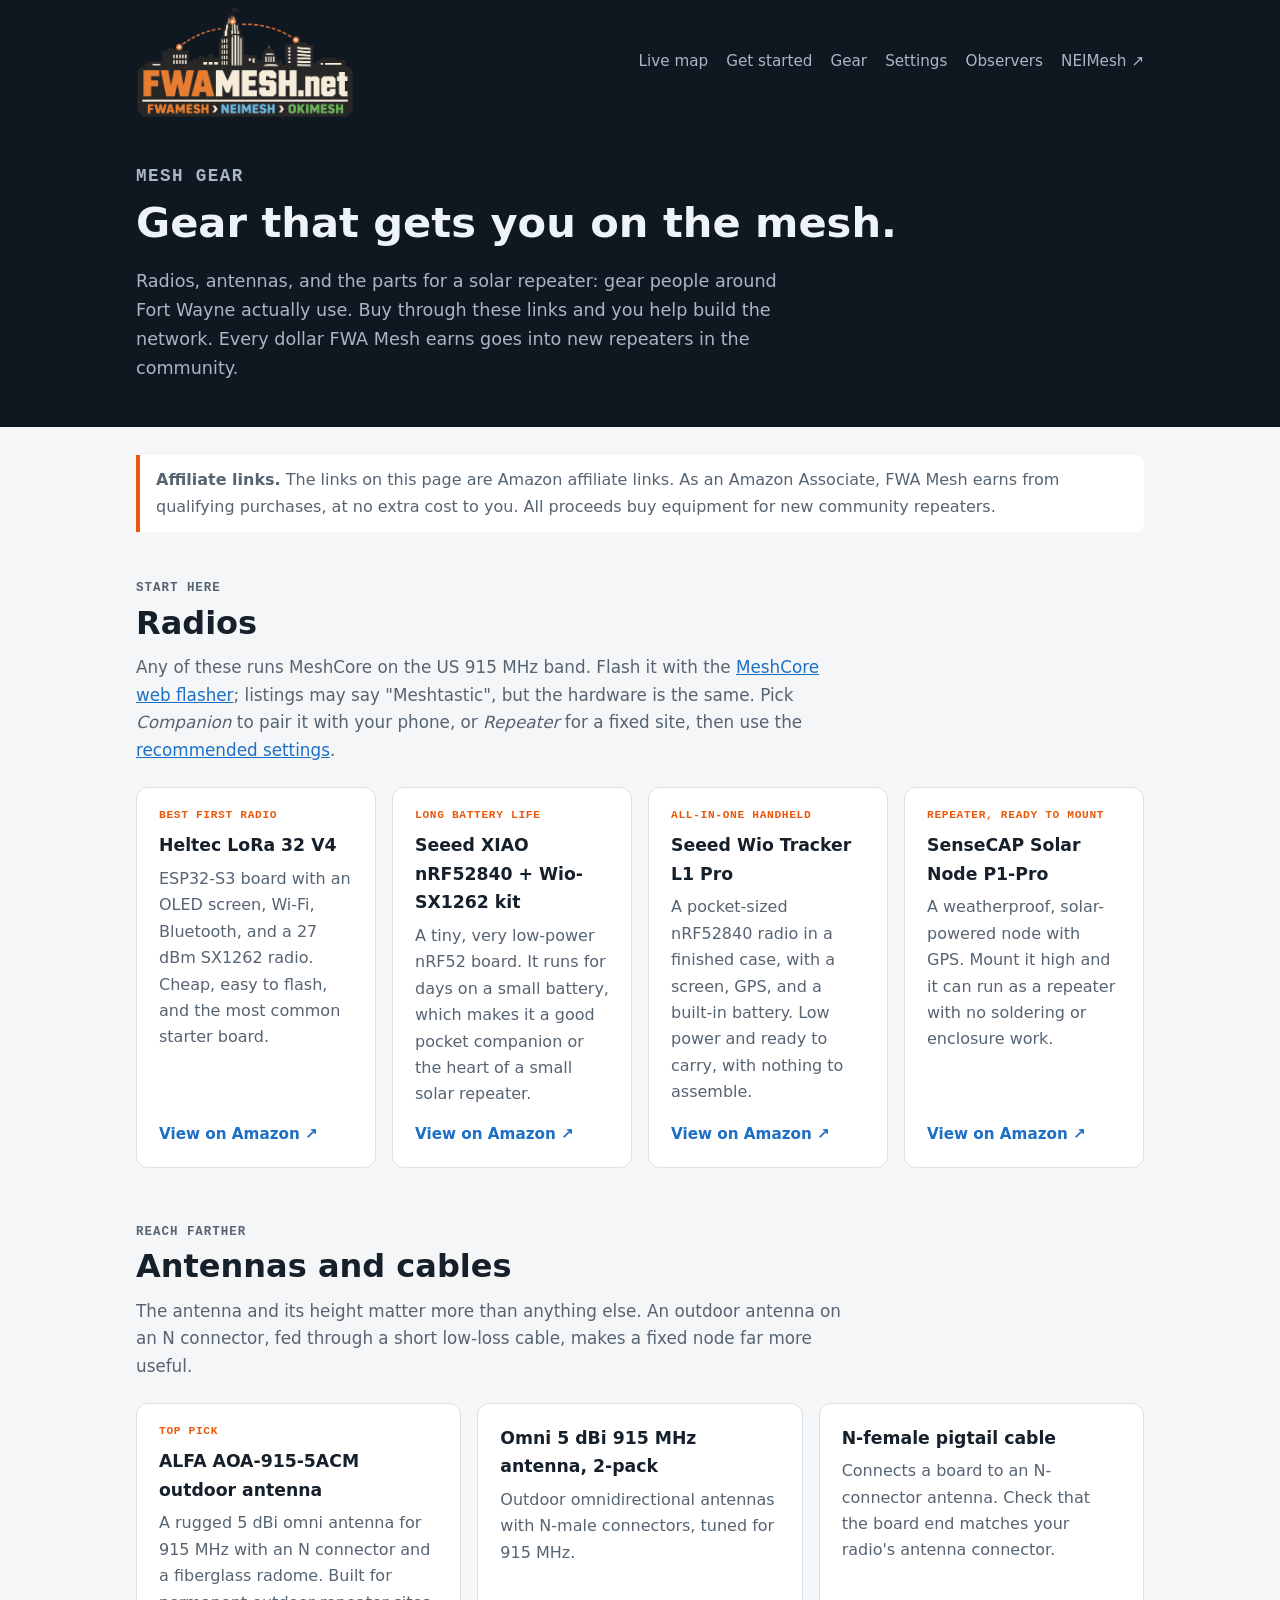
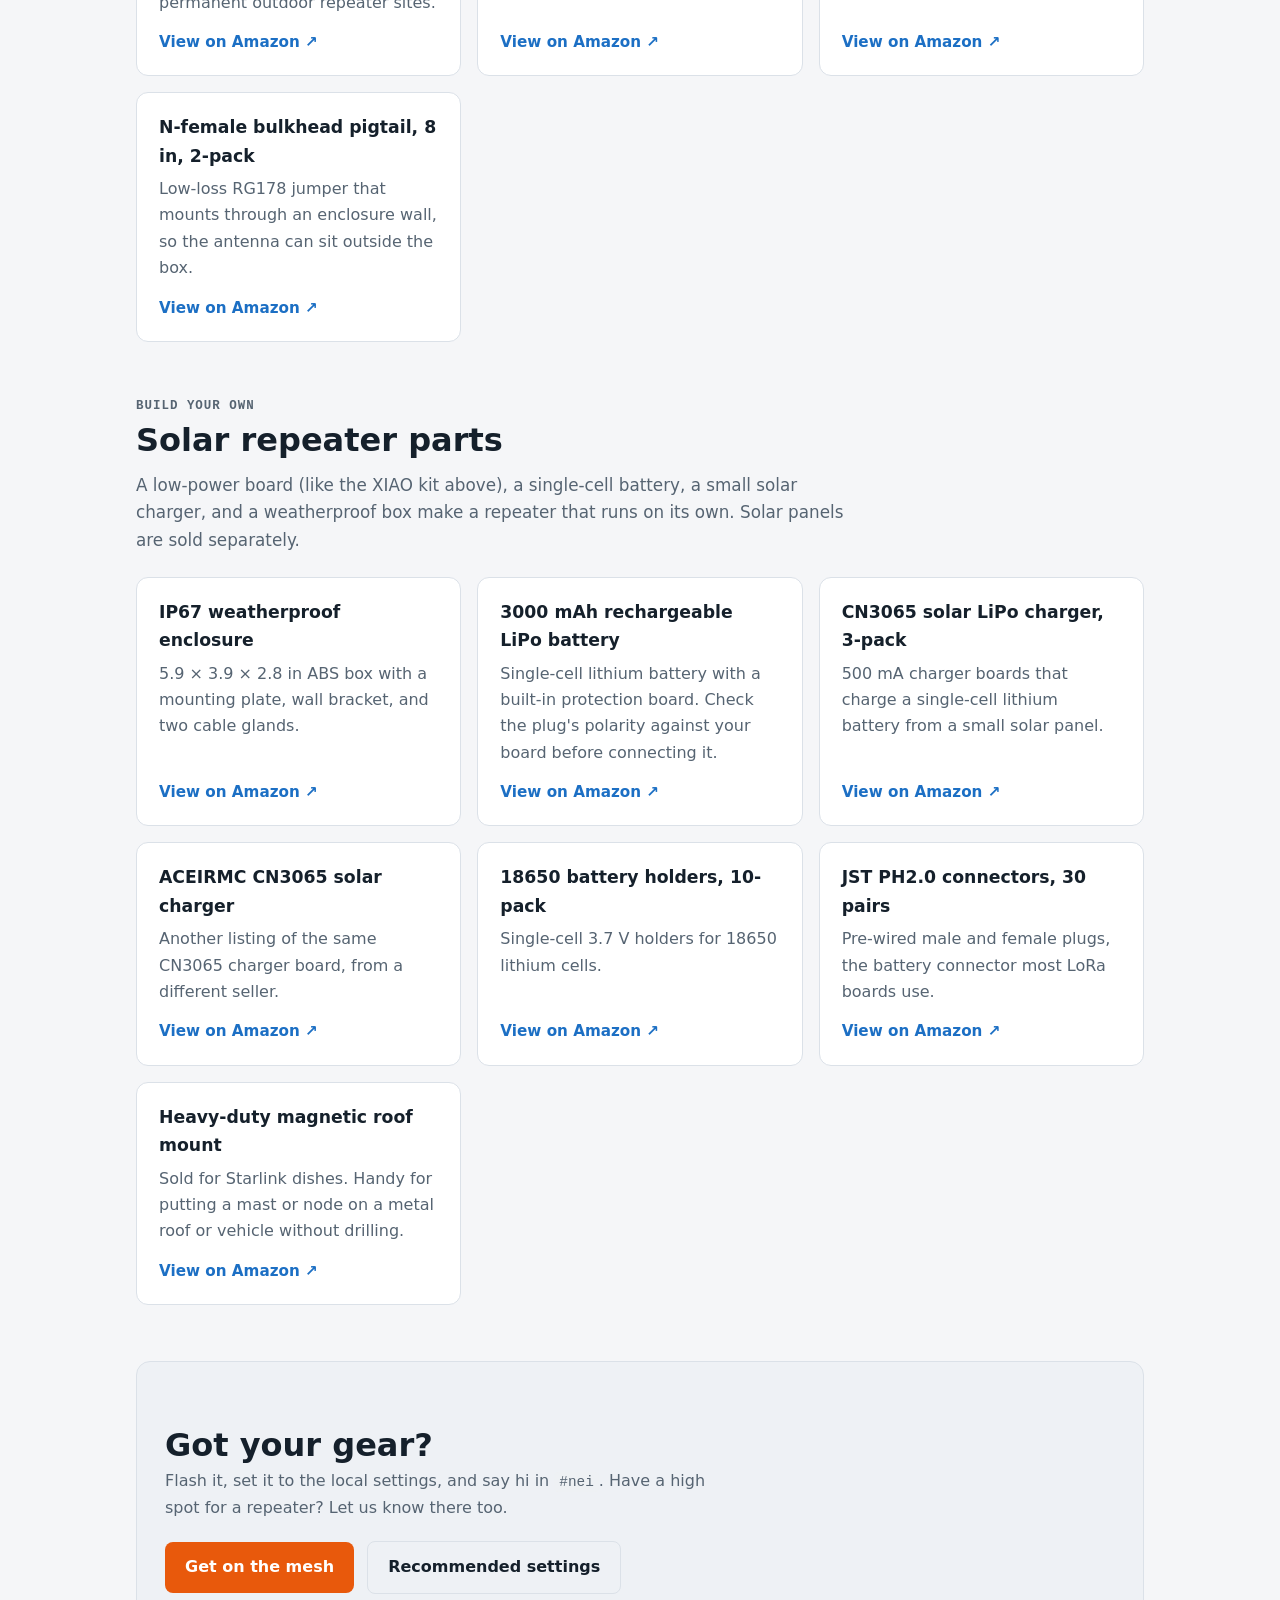
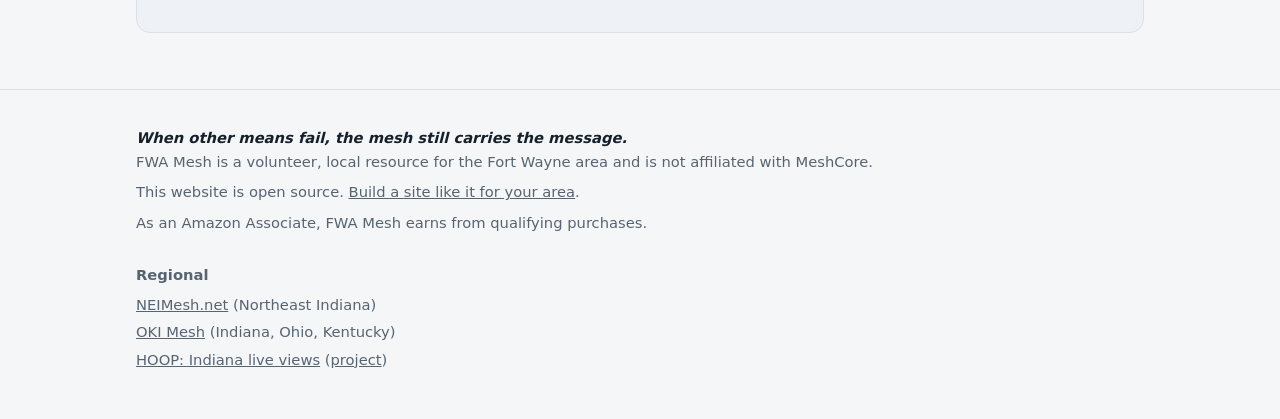
==== commit 0a394924: "Clarify that "run your own" means this website The open-source section and footer now say it's the f" ====
--- a/landing/gear.html
+++ b/landing/gear.html
@@ -186,7 +186,7 @@
       <div>
         <div class="motto">When other means fail, the mesh still carries the message.</div>
         <div>FWA Mesh is a volunteer, local resource for the Fort Wayne area and is not affiliated with MeshCore.</div>
-        <div style="margin-top:6px">FWA Mesh is open source. <a data-umami-event="GitHub click" href="https://github.com/Bgilsing/fwamesh">Run one for your area</a>.</div>
+        <div style="margin-top:6px">This website is open source. <a data-umami-event="GitHub click" href="https://github.com/Bgilsing/fwamesh">Build a site like it for your area</a>.</div>
         <div style="margin-top:6px">As an Amazon Associate, FWA Mesh earns from qualifying purchases.</div>
       </div>
       <div>
